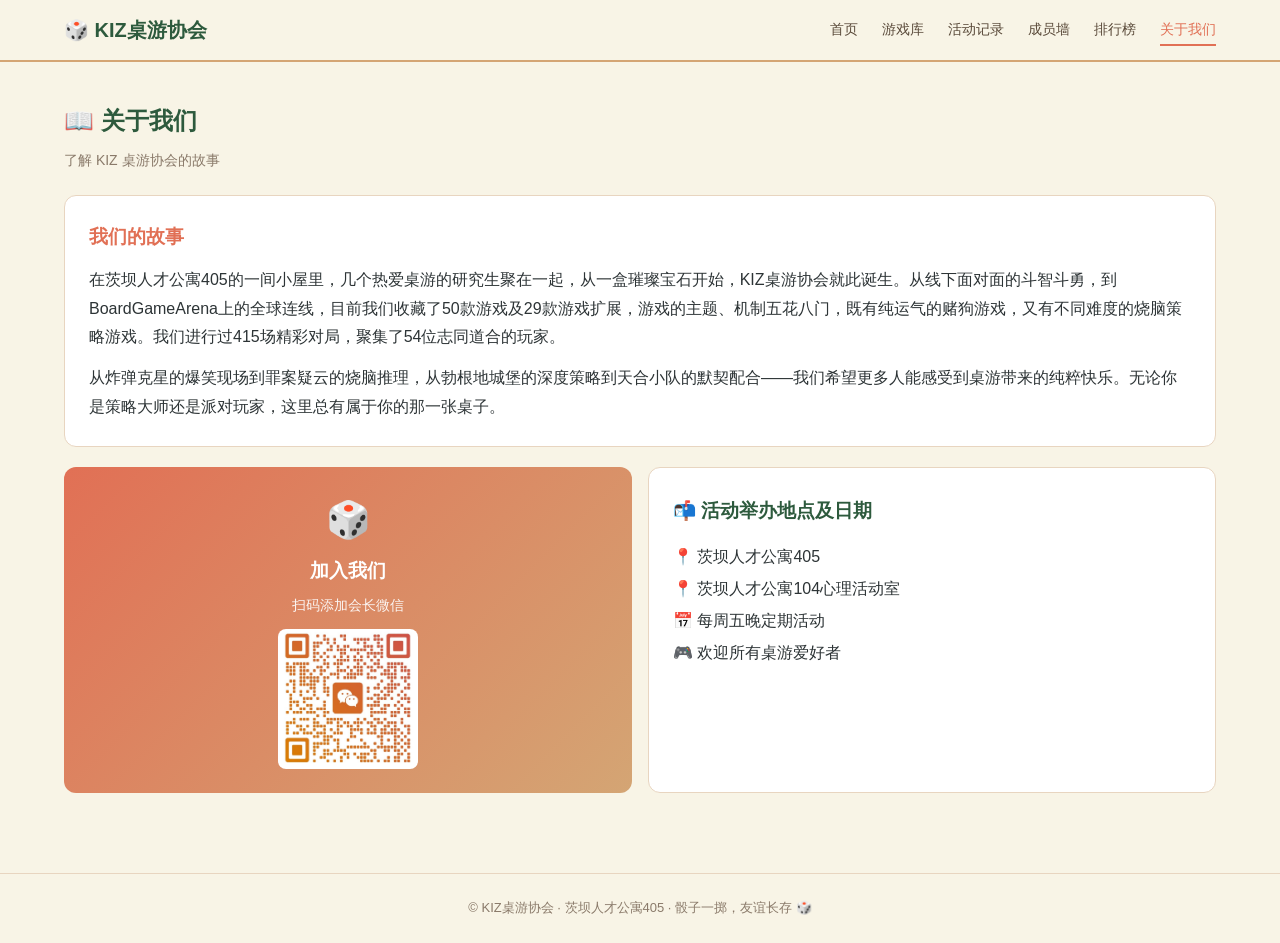
==== about.html @ 04f3affb "data: 54人 415场 79款" ====
<!DOCTYPE html>
<html lang="zh-CN">
<head>
  <meta charset="UTF-8">
  <meta name="viewport" content="width=device-width, initial-scale=1.0">
  <title>关于我们 - KIZ桌游协会</title>
  <link rel="stylesheet" href="css/style.css">
</head>
<body>

<nav class="nav">
  <div class="nav-inner">
    <a href="index.html" class="nav-logo">🎲 KIZ桌游协会</a>
    <button class="nav-toggle" id="navToggle" aria-label="菜单">☰</button>
    <div class="nav-links" id="navLinks">
      <a href="index.html">首页</a>
      <a href="games.html">游戏库</a>
      <a href="plays.html">活动记录</a>
      <a href="members.html">成员墙</a>
      <a href="leaderboard.html">排行榜</a>
      <a href="about.html" class="active">关于我们</a>
    </div>
  </div>
</nav>

<section class="page-section">
  <h1 class="section-title">📖 关于我们</h1>
  <p class="section-subtitle">了解 KIZ 桌游协会的故事</p>

  <div class="story-card">
    <h3>我们的故事</h3>
    <p>在茨坝人才公寓405的一间小屋里，几个热爱桌游的研究生聚在一起，从一盒璀璨宝石开始，KIZ桌游协会就此诞生。从线下面对面的斗智斗勇，到BoardGameArena上的全球连线，目前我们收藏了50款游戏及29款游戏扩展，游戏的主题、机制五花八门，既有纯运气的赌狗游戏，又有不同难度的烧脑策略游戏。我们进行过415场精彩对局，聚集了54位志同道合的玩家。</p>
    <p style="margin-top:12px;">从炸弹克星的爆笑现场到罪案疑云的烧脑推理，从勃根地城堡的深度策略到天合小队的默契配合——我们希望更多人能感受到桌游带来的纯粹快乐。无论你是策略大师还是派对玩家，这里总有属于你的那一张桌子。</p>
  </div>

  <div class="two-col">
    <div class="join-card">
      <div style="font-size:36px;">🎲</div>
      <h3 style="margin:8px 0;">加入我们</h3>
      <p style="font-size:14px;opacity:0.9;">扫码添加会长微信</p>
      <img src="img/会长微信.jpg" alt="会长微信二维码" style="width:140px;height:140px;margin:12px auto 0;border-radius:8px;display:block;">
    </div>
    <div class="contact-card">
      <h3 style="color:#2D5A3D;margin-bottom:12px;">📬 活动举办地点及日期</h3>
      <p>📍 茨坝人才公寓405</p>
      <p>📍 茨坝人才公寓104心理活动室</p>
      <p>📅 每周五晚定期活动</p>
      <p>🎮 欢迎所有桌游爱好者</p>
    </div>
  </div>
</section>

<footer class="footer">
  <p>© KIZ桌游协会 · 茨坝人才公寓405 · 骰子一掷，友谊长存 🎲</p>
</footer>

<script src="js/data.js"></script>
<script src="js/main.js"></script>
<script>
  document.addEventListener('DOMContentLoaded', function() {
    initNavigation();
  });
</script>
</body>
</html>
---- css/style.css ----
/* ===== CSS Variables ===== */
:root {
  --color-primary: #E17055;
  --color-primary-dark: #c06045;
  --color-secondary: #2D5A3D;
  --color-accent: #D4A574;
  --color-bg: #F8F4E6;
  --color-white: #FFFFFF;
  --color-text: #2D3436;
  --color-text-muted: #8a7a6a;
  --color-text-light: #5a4a3a;
  --color-border: #e8d5c0;
  --color-gold: #FFD700;
  --color-silver: #C0C0C0;
  --color-bronze: #CD7F32;
  --font-stack: "PingFang SC", "Microsoft YaHei", "Hiragino Sans GB", sans-serif;
  --shadow-sm: 0 2px 8px rgba(0,0,0,0.04);
  --shadow-md: 0 4px 16px rgba(0,0,0,0.08);
  --radius-sm: 8px;
  --radius-md: 12px;
  --max-width: 1200px;
}

/* ===== Reset ===== */
*, *::before, *::after {
  box-sizing: border-box;
  margin: 0;
  padding: 0;
}

body {
  font-family: var(--font-stack);
  background: var(--color-bg);
  color: var(--color-text);
  line-height: 1.6;
  min-height: 100vh;
}

a { color: inherit; text-decoration: none; }
img { max-width: 100%; display: block; }
button { cursor: pointer; font-family: inherit; }
input, select { font-family: inherit; }

/* ===== Navigation ===== */
.nav {
  background: var(--color-bg);
  border-bottom: 2px solid var(--color-accent);
  position: sticky;
  top: 0;
  z-index: 100;
}

.nav-inner {
  max-width: var(--max-width);
  margin: 0 auto;
  display: flex;
  align-items: center;
  padding: 14px 24px;
}

.nav-logo {
  font-size: 20px;
  font-weight: 700;
  color: var(--color-secondary);
  display: flex;
  align-items: center;
  gap: 8px;
}

.nav-links {
  display: flex;
  gap: 24px;
  margin-left: auto;
}

.nav-links a {
  font-size: 14px;
  color: var(--color-text-light);
  font-weight: 500;
  padding: 4px 0;
  border-bottom: 2px solid transparent;
  transition: color 0.2s, border-color 0.2s;
}

.nav-links a:hover,
.nav-links a.active {
  color: var(--color-primary);
}

.nav-links a.active {
  border-bottom-color: var(--color-primary);
}

/* Hamburger menu for mobile */
.nav-toggle {
  display: none;
  background: none;
  border: none;
  font-size: 24px;
  color: var(--color-secondary);
  margin-left: auto;
}

@media (max-width: 768px) {
  .nav-links {
    display: none;
    position: absolute;
    top: 100%;
    left: 0;
    right: 0;
    flex-direction: column;
    background: var(--color-bg);
    border-bottom: 2px solid var(--color-accent);
    padding: 16px 24px;
    gap: 12px;
    box-shadow: var(--shadow-md);
  }
  .nav-links.open { display: flex; }
  .nav-toggle { display: block; }
}

/* ===== Hero ===== */
.hero {
  background: linear-gradient(135deg, var(--color-primary), var(--color-accent));
  padding: 80px 24px;
  text-align: center;
  position: relative;
  overflow: hidden;
}

.hero::before {
  content: '';
  position: absolute;
  inset: 0;
  background: radial-gradient(circle at 20% 50%, rgba(255,255,255,0.1) 0%, transparent 50%),
              radial-gradient(circle at 80% 50%, rgba(255,255,255,0.08) 0%, transparent 50%);
}

.hero-content {
  position: relative;
  z-index: 1;
  max-width: 700px;
  margin: 0 auto;
}

.hero h1 {
  font-size: 36px;
  color: var(--color-white);
  margin-bottom: 12px;
}

.hero p {
  font-size: 16px;
  color: rgba(255,255,255,0.9);
  margin-bottom: 24px;
}

.hero-buttons {
  display: flex;
  gap: 16px;
  justify-content: center;
  flex-wrap: wrap;
}

.btn-primary {
  background: var(--color-white);
  color: var(--color-primary);
  border: none;
  padding: 12px 32px;
  border-radius: var(--radius-sm);
  font-weight: 600;
  font-size: 16px;
  transition: transform 0.2s, box-shadow 0.2s;
  display: inline-block;
}

.btn-primary:hover {
  transform: translateY(-2px);
  box-shadow: var(--shadow-md);
}

.btn-outline {
  background: transparent;
  color: var(--color-white);
  border: 2px solid var(--color-white);
  padding: 12px 32px;
  border-radius: var(--radius-sm);
  font-weight: 600;
  font-size: 16px;
  transition: background 0.2s;
  display: inline-block;
}

.btn-outline:hover {
  background: rgba(255,255,255,0.15);
}

/* ===== Stats Bar ===== */
.stats-bar {
  display: flex;
  justify-content: center;
  gap: 48px;
  padding: 28px 24px;
  background: var(--color-white);
  border-bottom: 1px solid var(--color-border);
}

.stat-item {
  text-align: center;
}

.stat-number {
  font-size: 28px;
  font-weight: 700;
  color: var(--color-primary);
}

.stat-number.green { color: var(--color-secondary); }
.stat-number.gold { color: var(--color-accent); }

.stat-label {
  font-size: 13px;
  color: var(--color-text-muted);
  margin-top: 2px;
}

/* ===== Game Card ===== */
.game-card {
  background: var(--color-white);
  border-radius: var(--radius-md);
  overflow: hidden;
  border: 1px solid var(--color-border);
  box-shadow: var(--shadow-sm);
  transition: transform 0.2s, box-shadow 0.2s;
  cursor: pointer;
}

.game-card:hover {
  transform: translateY(-4px);
  box-shadow: var(--shadow-md);
}

.game-card-image {
  height: 260px;
  display: flex;
  align-items: center;
  justify-content: center;
  overflow: hidden;
  background: var(--color-bg);
  position: relative;
  padding: 16px;
}

.game-card-image img {
  max-width: 100%;
  max-height: 100%;
  object-fit: contain;
}

.game-card-placeholder {
  font-size: 40px;
  opacity: 0.3;
}

.bgg-rank-badge {
  position: absolute;
  top: 8px;
  left: 8px;
  background: rgba(0,0,0,0.75);
  color: #FFD700;
  font-size: 12px;
  font-weight: 700;
  padding: 3px 8px;
  border-radius: 4px;
}

.game-card-meta {
  display: flex;
  align-items: center;
  gap: 12px;
  margin-top: 4px;
  font-size: 12px;
}

.meta-stars {
  color: #e8a817;
  white-space: nowrap;
}

.complexity {
  color: var(--color-text-muted);
  white-space: nowrap;
}


.game-card-body {
  padding: 16px;
}

.game-card-title {
  font-weight: 600;
  font-size: 16px;
  color: var(--color-text);
}

.game-card-plays {
  font-size: 13px;
  color: var(--color-text-muted);
  margin-top: 4px;
}

.game-card-tags {
  display: flex;
  gap: 4px;
  margin-top: 8px;
  flex-wrap: wrap;
}

.tag {
  padding: 3px 10px;
  border-radius: 4px;
  font-size: 12px;
  font-weight: 500;
}

.tag-primary { background: var(--color-primary); color: var(--color-white); }
.tag-secondary { background: var(--color-secondary); color: var(--color-white); }
.tag-accent { background: var(--color-accent); color: var(--color-white); }

/* ===== Game Grid ===== */
.game-grid {
  display: grid;
  grid-template-columns: repeat(2, 1fr);
  gap: 24px;
}

@media (max-width: 768px) { .game-grid { grid-template-columns: 1fr; } }

/* ===== Timeline ===== */
.timeline {
  border-left: 3px solid var(--color-primary);
  margin-left: 12px;
}

.timeline-item {
  margin-bottom: 16px;
  position: relative;
}

.timeline-dot {
  width: 10px;
  height: 10px;
  background: var(--color-primary);
  border-radius: 50%;
  position: absolute;
  left: -18.5px;
  top: 8px;
}

.timeline-card {
  margin-left: 16px;
  background: var(--color-white);
  padding: 12px 16px;
  border-radius: var(--radius-sm);
  border: 1px solid var(--color-border);
}

.timeline-date {
  font-size: 12px;
  color: var(--color-text-muted);
}

.timeline-game {
  font-weight: 600;
  color: var(--color-text);
}

.timeline-winner {
  color: var(--color-primary);
}

.timeline-players {
  font-size: 13px;
  color: var(--color-text-muted);
}

/* ===== Member Card ===== */
.member-card {
  text-align: center;
  padding: 12px;
  background: var(--color-white);
  border-radius: var(--radius-sm);
  border: 1px solid var(--color-border);
  transition: transform 0.2s;
}

.member-card:hover { transform: translateY(-2px); }

.member-avatar {
  width: 50px;
  height: 50px;
  border-radius: 50%;
  background: var(--color-bg);
  margin: 0 auto 8px;
  display: flex;
  align-items: center;
  justify-content: center;
  font-weight: 700;
  font-size: 18px;
  overflow: hidden;
  position: relative;
}

.avatar-img {
  width: 100%;
  height: 100%;
  object-fit: cover;
  border-radius: 50%;
  display: none;
  position: relative;
  z-index: 1;
}

.avatar-initial {
  position: absolute;
}

.member-name {
  font-weight: 600;
  font-size: 14px;
}

.member-plays {
  font-size: 12px;
  color: var(--color-text-muted);
}

/* ===== Member Podium (Top 3) ===== */
.podium {
  display: grid;
  grid-template-columns: repeat(3, 1fr);
  gap: 16px;
  margin-bottom: 24px;
}

.podium-card {
  padding: 24px 20px;
  border-radius: var(--radius-md);
  text-align: center;
}

.podium-gold {
  background: linear-gradient(135deg, #FFD700, #FFA500);
}

.podium-silver {
  background: linear-gradient(135deg, #C0C0C0, #A0A0A0);
}

.podium-bronze {
  background: linear-gradient(135deg, #CD7F32, #B07030);
}

.podium-medal { font-size: 40px; }
.podium-name { font-weight: 600; color: var(--color-text); margin-top: 4px; }
.podium-plays { font-size: 13px; color: var(--color-text-light); }

@media (max-width: 768px) {
  .podium { grid-template-columns: 1fr; }
}

/* ===== Member Grid ===== */
.member-grid {
  display: grid;
  grid-template-columns: repeat(5, 1fr);
  gap: 12px;
}

@media (max-width: 1024px) { .member-grid { grid-template-columns: repeat(4, 1fr); } }
@media (max-width: 768px) { .member-grid { grid-template-columns: repeat(3, 1fr); } }
@media (max-width: 480px) { .member-grid { grid-template-columns: repeat(2, 1fr); } }

/* ===== Page Section ===== */
.page-section {
  max-width: var(--max-width);
  margin: 0 auto;
  padding: 40px 24px;
}

.section-title {
  font-size: 24px;
  color: var(--color-secondary);
  margin-bottom: 8px;
}

.section-subtitle {
  font-size: 14px;
  color: var(--color-text-muted);
  margin-bottom: 24px;
}

/* ===== Filter Bar ===== */
.filter-bar {
  display: flex;
  gap: 12px;
  margin-bottom: 20px;
  flex-wrap: wrap;
}

.filter-bar input,
.filter-bar select {
  padding: 10px 16px;
  border: 2px solid var(--color-accent);
  border-radius: var(--radius-sm);
  font-size: 14px;
  background: var(--color-white);
  color: var(--color-text);
}

.filter-bar input {
  flex: 1;
  min-width: 180px;
}

.filter-bar input:focus,
.filter-bar select:focus {
  outline: none;
  border-color: var(--color-primary);
}

/* ===== Leaderboard Table ===== */
.leaderboard-grid {
  display: grid;
  grid-template-columns: repeat(3, 1fr);
  gap: 16px;
}

@media (max-width: 768px) {
  .leaderboard-grid { grid-template-columns: 1fr; }
}

.leaderboard-panel {
  background: var(--color-white);
  border-radius: var(--radius-md);
  padding: 16px;
  border: 1px solid var(--color-border);
}

.leaderboard-panel h3 {
  font-size: 16px;
  margin-bottom: 12px;
}

.leaderboard-row {
  display: flex;
  align-items: center;
  gap: 8px;
  padding: 6px 0;
  border-bottom: 1px solid var(--color-border);
}

.leaderboard-row:last-child { border-bottom: none; }

.leaderboard-rank {
  font-weight: 700;
  width: 24px;
  text-align: center;
  color: var(--color-text-muted);
}

.leaderboard-rank.top { color: var(--color-primary); }

.leaderboard-name {
  flex: 1;
  font-size: 14px;
}

.leaderboard-value {
  font-size: 13px;
  color: var(--color-text-muted);
}

/* ===== Stats Row ===== */
.stats-row {
  display: flex;
  justify-content: center;
  gap: 40px;
  padding: 20px 24px;
  background: var(--color-white);
  border-radius: var(--radius-md);
  border: 1px solid var(--color-border);
  margin-top: 20px;
}

@media (max-width: 768px) {
  .stats-row { gap: 20px; flex-wrap: wrap; }
}

.stats-row .stat-number { font-size: 24px; }

/* ===== About Page ===== */
.story-card {
  background: var(--color-white);
  padding: 24px;
  border-radius: var(--radius-md);
  border: 1px solid var(--color-border);
  margin-bottom: 20px;
  line-height: 1.8;
}

.story-card h3 {
  color: var(--color-primary);
  margin-bottom: 12px;
}

.join-card {
  background: linear-gradient(135deg, var(--color-primary), var(--color-accent));
  color: var(--color-white);
  padding: 24px;
  border-radius: var(--radius-md);
  text-align: center;
}

.contact-card {
  background: var(--color-white);
  padding: 24px;
  border-radius: var(--radius-md);
  border: 1px solid var(--color-border);
  line-height: 2;
}

.two-col {
  display: grid;
  grid-template-columns: 1fr 1fr;
  gap: 16px;
}

@media (max-width: 768px) {
  .two-col { grid-template-columns: 1fr; }
}

/* ===== Footer ===== */
.footer {
  text-align: center;
  padding: 24px;
  color: var(--color-text-muted);
  font-size: 13px;
  border-top: 1px solid var(--color-border);
  margin-top: 40px;
}

/* ===== Load More ===== */
.load-more {
  text-align: center;
  margin-top: 20px;
}

.load-more button {
  background: var(--color-white);
  border: 2px solid var(--color-accent);
  color: var(--color-text);
  padding: 10px 32px;
  border-radius: var(--radius-sm);
  font-size: 14px;
  font-weight: 500;
  transition: background 0.2s;
}

.load-more button:hover {
  background: var(--color-accent);
  color: var(--color-white);
}

/* ===== No Results ===== */
.no-results {
  text-align: center;
  padding: 48px 24px;
  color: var(--color-text-muted);
  font-size: 16px;
}

/* ===== Print / Utility ===== */
@media (max-width: 768px) {
  .hero h1 { font-size: 24px; }
  .hero p { font-size: 14px; }
  .stats-bar { gap: 24px; flex-wrap: wrap; }
  .stat-number { font-size: 22px; }
}
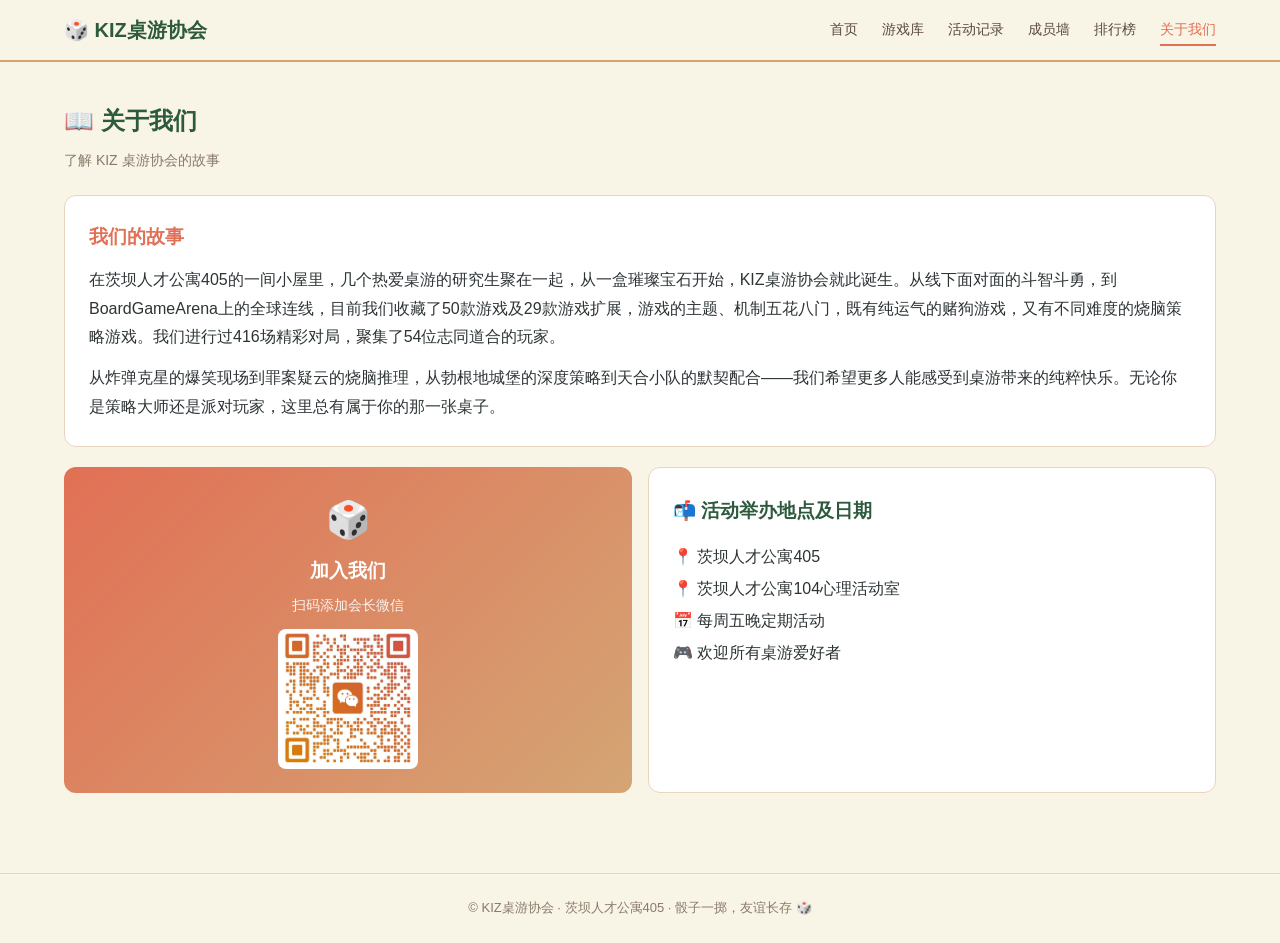
==== commit c1e1f330: "data: 54人 416场 79款" ====
--- a/about.html
+++ b/about.html
@@ -29,7 +29,7 @@
 
   <div class="story-card">
     <h3>我们的故事</h3>
-    <p>在茨坝人才公寓405的一间小屋里，几个热爱桌游的研究生聚在一起，从一盒璀璨宝石开始，KIZ桌游协会就此诞生。从线下面对面的斗智斗勇，到BoardGameArena上的全球连线，目前我们收藏了50款游戏及29款游戏扩展，游戏的主题、机制五花八门，既有纯运气的赌狗游戏，又有不同难度的烧脑策略游戏。我们进行过415场精彩对局，聚集了54位志同道合的玩家。</p>
+    <p>在茨坝人才公寓405的一间小屋里，几个热爱桌游的研究生聚在一起，从一盒璀璨宝石开始，KIZ桌游协会就此诞生。从线下面对面的斗智斗勇，到BoardGameArena上的全球连线，目前我们收藏了50款游戏及29款游戏扩展，游戏的主题、机制五花八门，既有纯运气的赌狗游戏，又有不同难度的烧脑策略游戏。我们进行过416场精彩对局，聚集了54位志同道合的玩家。</p>
     <p style="margin-top:12px;">从炸弹克星的爆笑现场到罪案疑云的烧脑推理，从勃根地城堡的深度策略到天合小队的默契配合——我们希望更多人能感受到桌游带来的纯粹快乐。无论你是策略大师还是派对玩家，这里总有属于你的那一张桌子。</p>
   </div>
 
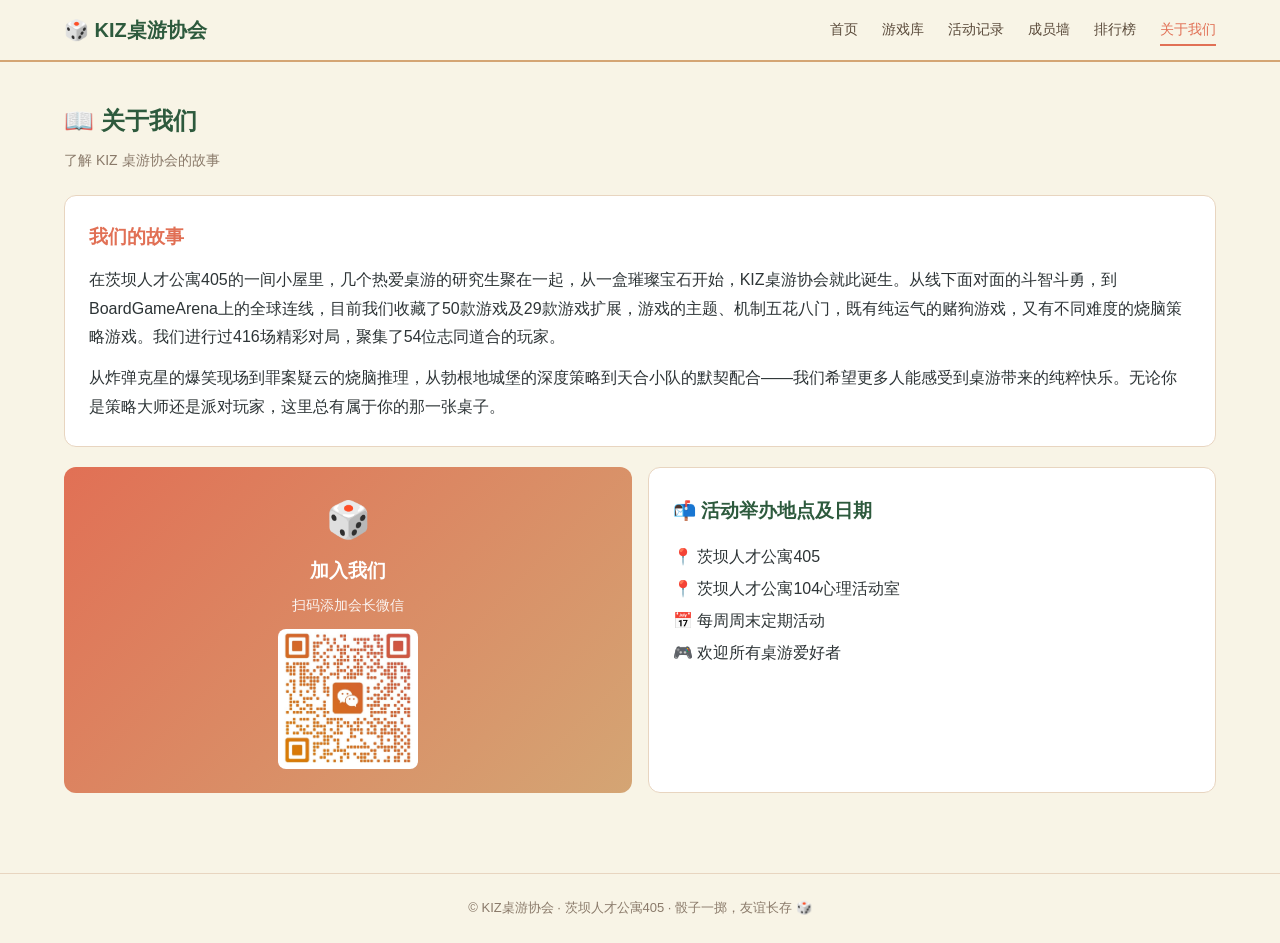
==== commit 0d5d857c: "docs: 定期活动改为每周周末" ====
--- a/about.html
+++ b/about.html
@@ -44,7 +44,7 @@
       <h3 style="color:#2D5A3D;margin-bottom:12px;">📬 活动举办地点及日期</h3>
       <p>📍 茨坝人才公寓405</p>
       <p>📍 茨坝人才公寓104心理活动室</p>
-      <p>📅 每周五晚定期活动</p>
+      <p>📅 每周周末定期活动</p>
       <p>🎮 欢迎所有桌游爱好者</p>
     </div>
   </div>
--- a/css/style.css
+++ b/css/style.css
@@ -330,11 +330,13 @@
 /* ===== Game Grid ===== */
 .game-grid {
   display: grid;
-  grid-template-columns: repeat(2, 1fr);
-  gap: 24px;
-}
-
-@media (max-width: 768px) { .game-grid { grid-template-columns: 1fr; } }
+  grid-template-columns: repeat(4, 1fr);
+  gap: 16px;
+}
+
+@media (max-width: 1024px) { .game-grid { grid-template-columns: repeat(3, 1fr); } }
+@media (max-width: 768px) { .game-grid { grid-template-columns: repeat(2, 1fr); } }
+@media (max-width: 480px) { .game-grid { grid-template-columns: 1fr; } }
 
 /* ===== Timeline ===== */
 .timeline {
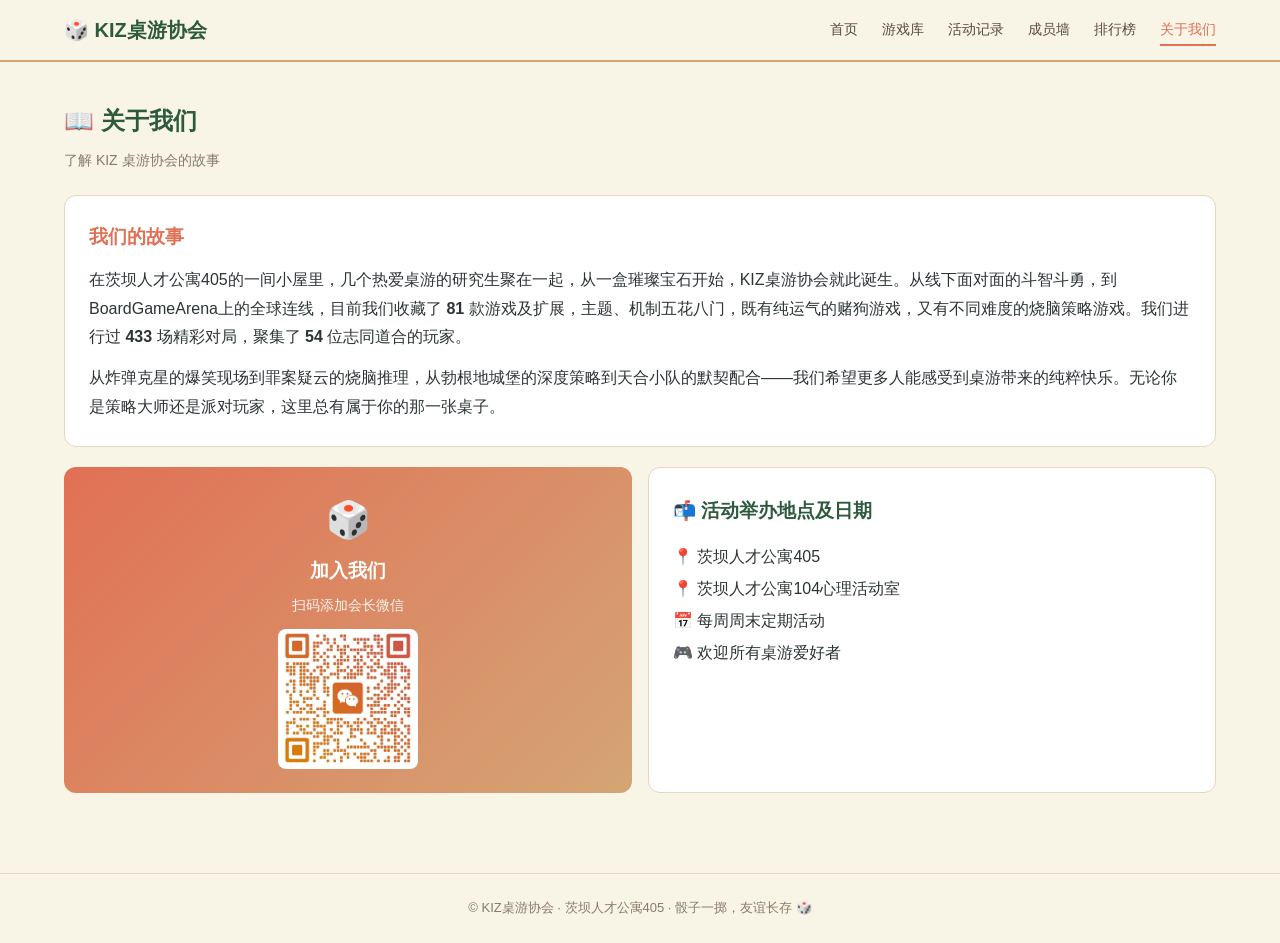
==== commit 6da0c206: "fix: 关于我们页数据改为从 data.js 动态读取，不再硬编码 - 416场→动态读 plays.length，50款游戏→动态读 games.length，54位玩家→动态读 players." ====
--- a/about.html
+++ b/about.html
@@ -29,7 +29,7 @@
 
   <div class="story-card">
     <h3>我们的故事</h3>
-    <p>在茨坝人才公寓405的一间小屋里，几个热爱桌游的研究生聚在一起，从一盒璀璨宝石开始，KIZ桌游协会就此诞生。从线下面对面的斗智斗勇，到BoardGameArena上的全球连线，目前我们收藏了50款游戏及29款游戏扩展，游戏的主题、机制五花八门，既有纯运气的赌狗游戏，又有不同难度的烧脑策略游戏。我们进行过416场精彩对局，聚集了54位志同道合的玩家。</p>
+    <p>在茨坝人才公寓405的一间小屋里，几个热爱桌游的研究生聚在一起，从一盒璀璨宝石开始，KIZ桌游协会就此诞生。从线下面对面的斗智斗勇，到BoardGameArena上的全球连线，目前我们收藏了 <strong id="aboutGameCount">--</strong> 款游戏及扩展，主题、机制五花八门，既有纯运气的赌狗游戏，又有不同难度的烧脑策略游戏。我们进行过 <strong id="aboutPlayCount">--</strong> 场精彩对局，聚集了 <strong id="aboutPlayerCount">--</strong> 位志同道合的玩家。</p>
     <p style="margin-top:12px;">从炸弹克星的爆笑现场到罪案疑云的烧脑推理，从勃根地城堡的深度策略到天合小队的默契配合——我们希望更多人能感受到桌游带来的纯粹快乐。无论你是策略大师还是派对玩家，这里总有属于你的那一张桌子。</p>
   </div>
 
@@ -59,6 +59,13 @@
 <script>
   document.addEventListener('DOMContentLoaded', function() {
     initNavigation();
+    // 动态填充统计数据（与 data.js 保持同步，无需手动改）
+    var d = window.KIZ_DATA;
+    if (d) {
+      document.getElementById('aboutPlayCount').textContent = d.plays.length;
+      document.getElementById('aboutGameCount').textContent = d.games.length;
+      document.getElementById('aboutPlayerCount').textContent = d.players.length;
+    }
   });
 </script>
 </body>
--- a/css/style.css
+++ b/css/style.css
@@ -274,6 +274,19 @@
   border-radius: 4px;
 }
 
+.version-badge {
+  position: absolute;
+  top: 8px;
+  right: 8px;
+  background: rgba(0,0,0,0.72);
+  color: #fff;
+  font-size: 11px;
+  font-weight: 600;
+  padding: 3px 8px;
+  border-radius: 4px;
+  letter-spacing: 0.2px;
+}
+
 .game-card-meta {
   display: flex;
   align-items: center;
@@ -398,6 +411,12 @@
 
 .member-card:hover { transform: translateY(-2px); }
 
+.member-card-link {
+  display: block;
+  text-decoration: none;
+  color: inherit;
+}
+
 .member-avatar {
   width: 50px;
   height: 50px;
@@ -437,6 +456,25 @@
   color: var(--color-text-muted);
 }
 
+.member-best {
+  font-size: 12px;
+  color: var(--color-primary);
+  margin-top: 6px;
+  line-height: 1.4;
+}
+
+.winrate-line {
+  font-size: 12px;
+  color: var(--color-primary);
+  margin-top: 6px;
+}
+
+.record-line {
+  font-size: 12px;
+  color: var(--color-accent);
+  margin-top: 4px;
+}
+
 /* ===== Member Podium (Top 3) ===== */
 .podium {
   display: grid;
@@ -467,6 +505,12 @@
 .podium-name { font-weight: 600; color: var(--color-text); margin-top: 4px; }
 .podium-plays { font-size: 13px; color: var(--color-text-light); }
 
+.podium-card-link {
+  display: block;
+  text-decoration: none;
+  color: inherit;
+}
+
 @media (max-width: 768px) {
   .podium { grid-template-columns: 1fr; }
 }
@@ -482,6 +526,182 @@
 @media (max-width: 768px) { .member-grid { grid-template-columns: repeat(3, 1fr); } }
 @media (max-width: 480px) { .member-grid { grid-template-columns: repeat(2, 1fr); } }
 
+/* ===== Member Profile Page ===== */
+.profile-header {
+  display: flex;
+  align-items: center;
+  gap: 24px;
+  margin-bottom: 32px;
+  padding: 24px;
+  background: var(--color-white);
+  border-radius: var(--radius-md);
+  border: 1px solid var(--color-border);
+}
+
+.profile-avatar-wrap {
+  flex-shrink: 0;
+}
+
+.profile-info h1 {
+  margin: 0;
+}
+
+.profile-name {
+  font-size: 28px;
+  margin: 0 0 4px;
+  color: var(--color-text);
+}
+
+.profile-bgg {
+  font-size: 14px;
+  margin-bottom: 8px;
+}
+
+.profile-bgg a {
+  color: var(--color-primary);
+  text-decoration: none;
+}
+
+.profile-bgg a:hover {
+  text-decoration: underline;
+}
+
+.profile-back {
+  display: inline-block;
+  font-size: 14px;
+  color: var(--color-text-muted);
+  text-decoration: none;
+  margin-top: 4px;
+}
+
+.profile-back:hover {
+  color: var(--color-primary);
+}
+
+.profile-stats {
+  display: flex;
+  gap: 16px;
+  margin-bottom: 28px;
+  flex-wrap: wrap;
+}
+
+.profile-stat-card {
+  flex: 1;
+  min-width: 100px;
+  padding: 20px;
+  background: var(--color-white);
+  border-radius: var(--radius-sm);
+  border: 1px solid var(--color-border);
+  text-align: center;
+}
+
+.stat-value {
+  font-size: 28px;
+  font-weight: 700;
+  color: var(--color-primary);
+}
+
+.stat-label {
+  font-size: 13px;
+  color: var(--color-text-muted);
+  margin-top: 4px;
+}
+
+.profile-section-title {
+  font-size: 18px;
+  font-weight: 600;
+  color: var(--color-text);
+  margin: 24px 0 12px;
+  padding-bottom: 8px;
+  border-bottom: 2px solid var(--color-accent);
+}
+
+.profile-game-list {
+  display: flex;
+  flex-direction: column;
+  gap: 6px;
+  margin-bottom: 8px;
+}
+
+.profile-game-item {
+  display: flex;
+  align-items: center;
+  gap: 12px;
+  padding: 10px 14px;
+  background: var(--color-white);
+  border-radius: var(--radius-sm);
+  border: 1px solid var(--color-border);
+}
+
+.profile-game-name {
+  flex: 1;
+  font-weight: 500;
+  color: var(--color-text);
+}
+
+.profile-game-stat {
+  font-weight: 600;
+  color: var(--color-primary);
+  white-space: nowrap;
+}
+
+.profile-game-detail {
+  font-size: 13px;
+  color: var(--color-text-muted);
+  white-space: nowrap;
+}
+
+.profile-recent {
+  display: flex;
+  flex-direction: column;
+  gap: 4px;
+  margin-bottom: 24px;
+}
+
+.profile-recent-item {
+  display: flex;
+  align-items: center;
+  gap: 12px;
+  padding: 8px 14px;
+  background: var(--color-white);
+  border-radius: var(--radius-sm);
+  border: 1px solid var(--color-border);
+  font-size: 14px;
+}
+
+.profile-recent-date {
+  color: var(--color-text-muted);
+  min-width: 85px;
+}
+
+.profile-recent-game {
+  flex: 1;
+  font-weight: 500;
+  color: var(--color-text);
+}
+
+.profile-recent-loc {
+  color: var(--color-text-muted);
+  font-size: 13px;
+  min-width: 80px;
+  text-align: right;
+}
+
+.profile-recent-score {
+  color: var(--color-text-secondary);
+  font-size: 13px;
+  min-width: 50px;
+  text-align: right;
+}
+
+.member-profile-loading,
+.member-profile-error {
+  text-align: center;
+  padding: 60px 20px;
+  font-size: 16px;
+  color: var(--color-text-muted);
+}
+
 /* ===== Page Section ===== */
 .page-section {
   max-width: var(--max-width);
@@ -528,6 +748,98 @@
 .filter-bar select:focus {
   outline: none;
   border-color: var(--color-primary);
+}
+
+.filter-bar input[type="date"] {
+  flex: 0 1 auto;
+  min-width: 150px;
+}
+
+.filter-date {
+  display: flex;
+  align-items: center;
+  gap: 8px;
+  flex-wrap: wrap;
+}
+
+.filter-date-label,
+.filter-date-sep {
+  font-size: 14px;
+  color: var(--color-text);
+  white-space: nowrap;
+}
+
+.filter-clear-btn {
+  padding: 8px 14px;
+  border: 2px solid var(--color-accent);
+  border-radius: var(--radius-sm);
+  background: var(--color-white);
+  color: var(--color-text);
+  font-size: 14px;
+  cursor: pointer;
+  transition: border-color .15s, color .15s;
+}
+
+.filter-clear-btn:hover {
+  border-color: var(--color-primary);
+  color: var(--color-primary);
+}
+
+.filter-search-wrap {
+  display: flex;
+  align-items: center;
+  gap: 6px;
+}
+
+.filter-search {
+  flex: 0 1 240px;
+  min-width: 160px;
+}
+
+.filter-search-wrap .filter-clear-btn {
+  padding: 8px 10px;
+  line-height: 1;
+}
+
+.filter-month {
+  display: flex;
+  align-items: center;
+  gap: 6px;
+}
+
+.filter-month-label {
+  font-size: 14px;
+  color: var(--color-text);
+  white-space: nowrap;
+}
+
+.filter-month select {
+  flex: 0 1 140px;
+  min-width: 120px;
+  padding: 10px 12px;
+  border: 2px solid var(--color-accent);
+  border-radius: var(--radius-sm);
+  font-size: 14px;
+  background: var(--color-white);
+  color: var(--color-text);
+}
+
+.filter-month-btn {
+  padding: 6px 10px;
+  border: 2px solid var(--color-accent);
+  border-radius: var(--radius-sm);
+  background: var(--color-white);
+  color: var(--color-text);
+  font-size: 16px;
+  line-height: 1;
+  cursor: pointer;
+  transition: border-color .15s, color .15s;
+  user-select: none;
+}
+
+.filter-month-btn:hover {
+  border-color: var(--color-primary);
+  color: var(--color-primary);
 }
 
 /* ===== Leaderboard Table ===== */
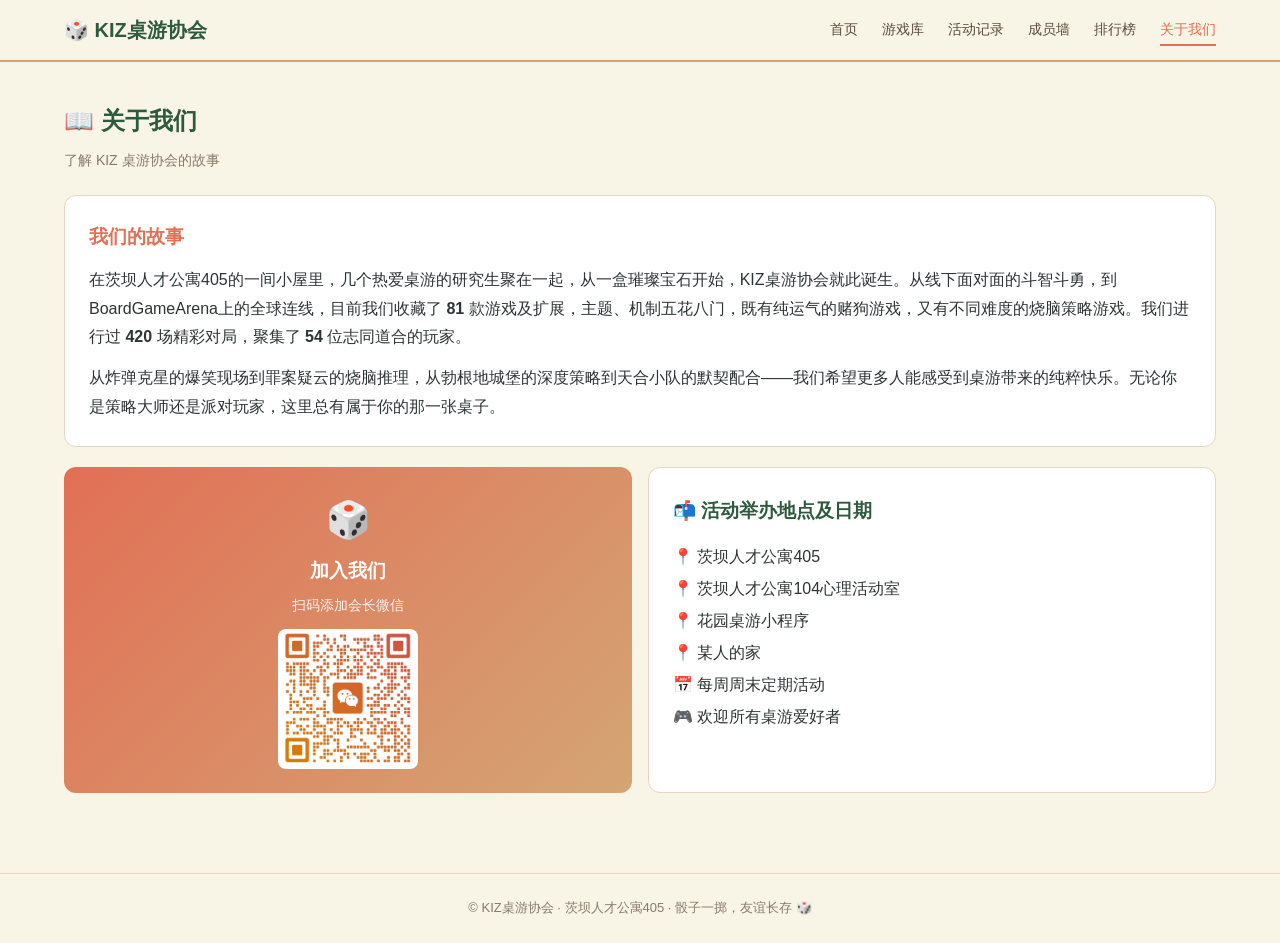
==== commit a878edcf: "docs: 关于我们页联系地址新增花园桌游小程序和某人的家" ====
--- a/about.html
+++ b/about.html
@@ -44,6 +44,8 @@
       <h3 style="color:#2D5A3D;margin-bottom:12px;">📬 活动举办地点及日期</h3>
       <p>📍 茨坝人才公寓405</p>
       <p>📍 茨坝人才公寓104心理活动室</p>
+      <p>📍 花园桌游小程序</p>
+      <p>📍 某人的家</p>
       <p>📅 每周周末定期活动</p>
       <p>🎮 欢迎所有桌游爱好者</p>
     </div>
--- a/css/style.css
+++ b/css/style.css
@@ -394,9 +394,25 @@
   color: var(--color-primary);
 }
 
+.timeline-expansion {
+  font-size: 12px;
+  color: var(--color-text-light);
+  margin-top: 4px;
+  line-height: 1.4;
+}
+
 .timeline-players {
   font-size: 13px;
   color: var(--color-text-muted);
+}
+
+.timeline-comment {
+  font-size: 12px;
+  color: var(--color-text-light);
+  margin-top: 6px;
+  padding-top: 6px;
+  border-top: 1px solid var(--color-border);
+  line-height: 1.4;
 }
 
 /* ===== Member Card ===== */
@@ -567,11 +583,24 @@
 }
 
 .profile-back {
-  display: inline-block;
-  font-size: 14px;
+  display: inline-flex;
+  align-items: center;
+  gap: 4px;
+  font-size: 13px;
   color: var(--color-text-muted);
   text-decoration: none;
-  margin-top: 4px;
+  margin-top: 8px;
+  padding: 6px 14px;
+  border: 1px solid var(--color-border);
+  border-radius: var(--radius-sm);
+  background: var(--color-bg);
+  transition: all .15s;
+}
+
+.profile-back:hover {
+  color: var(--color-primary);
+  border-color: var(--color-primary);
+  background: var(--color-white);
 }
 
 .profile-back:hover {
@@ -688,7 +717,7 @@
 }
 
 .profile-recent-score {
-  color: var(--color-text-secondary);
+  color: var(--color-text-light);
   font-size: 13px;
   min-width: 50px;
   text-align: right;
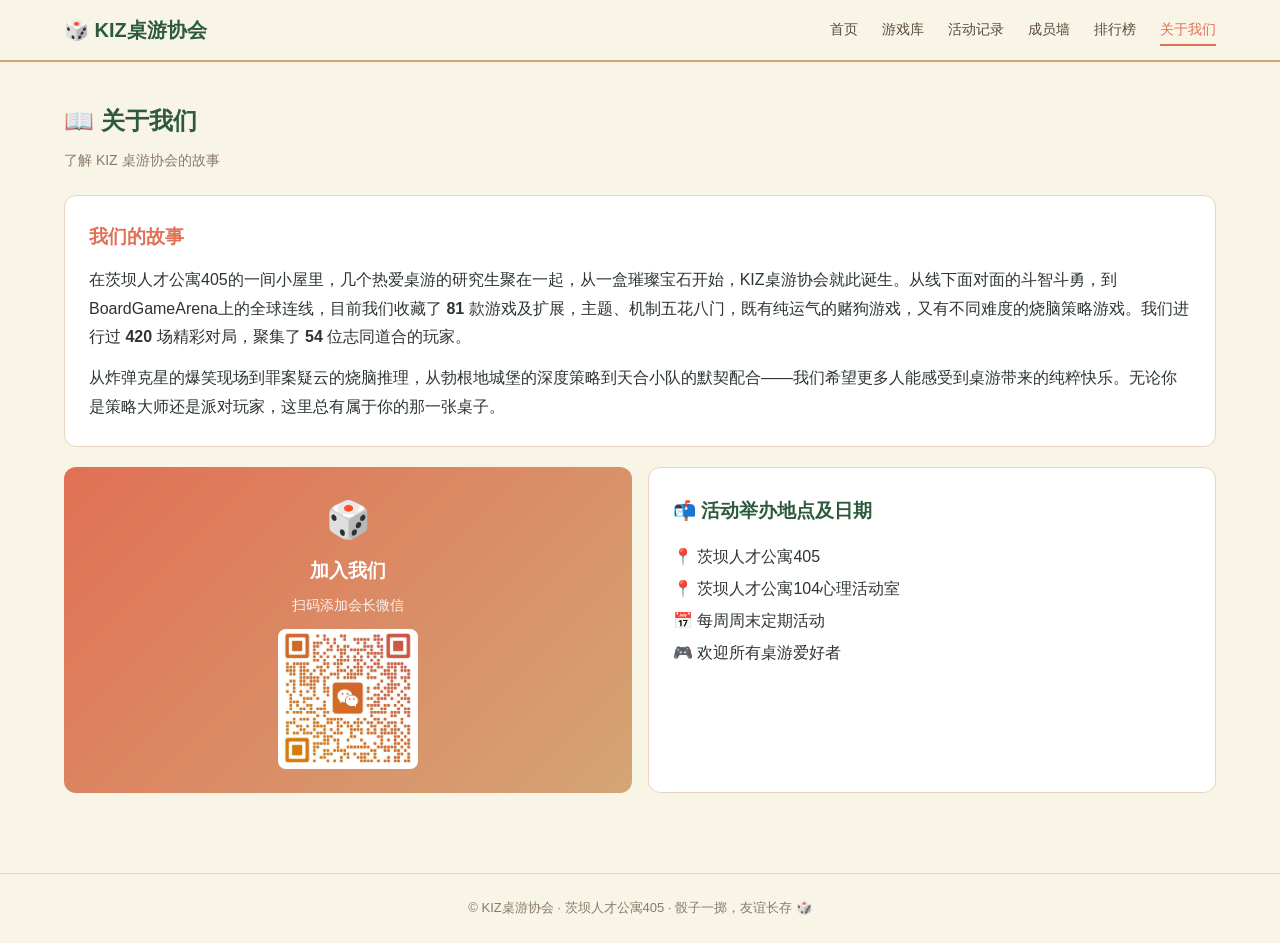
==== commit 9e705398: "fix: 回退about地址 + 改用BGA账号替代BGG - about.html: 联系地址只保留405和104，去掉花园桌游小程序和某人的家 - generate_data.py: filter" ====
--- a/about.html
+++ b/about.html
@@ -44,8 +44,6 @@
       <h3 style="color:#2D5A3D;margin-bottom:12px;">📬 活动举办地点及日期</h3>
       <p>📍 茨坝人才公寓405</p>
       <p>📍 茨坝人才公寓104心理活动室</p>
-      <p>📍 花园桌游小程序</p>
-      <p>📍 某人的家</p>
       <p>📅 每周周末定期活动</p>
       <p>🎮 欢迎所有桌游爱好者</p>
     </div>
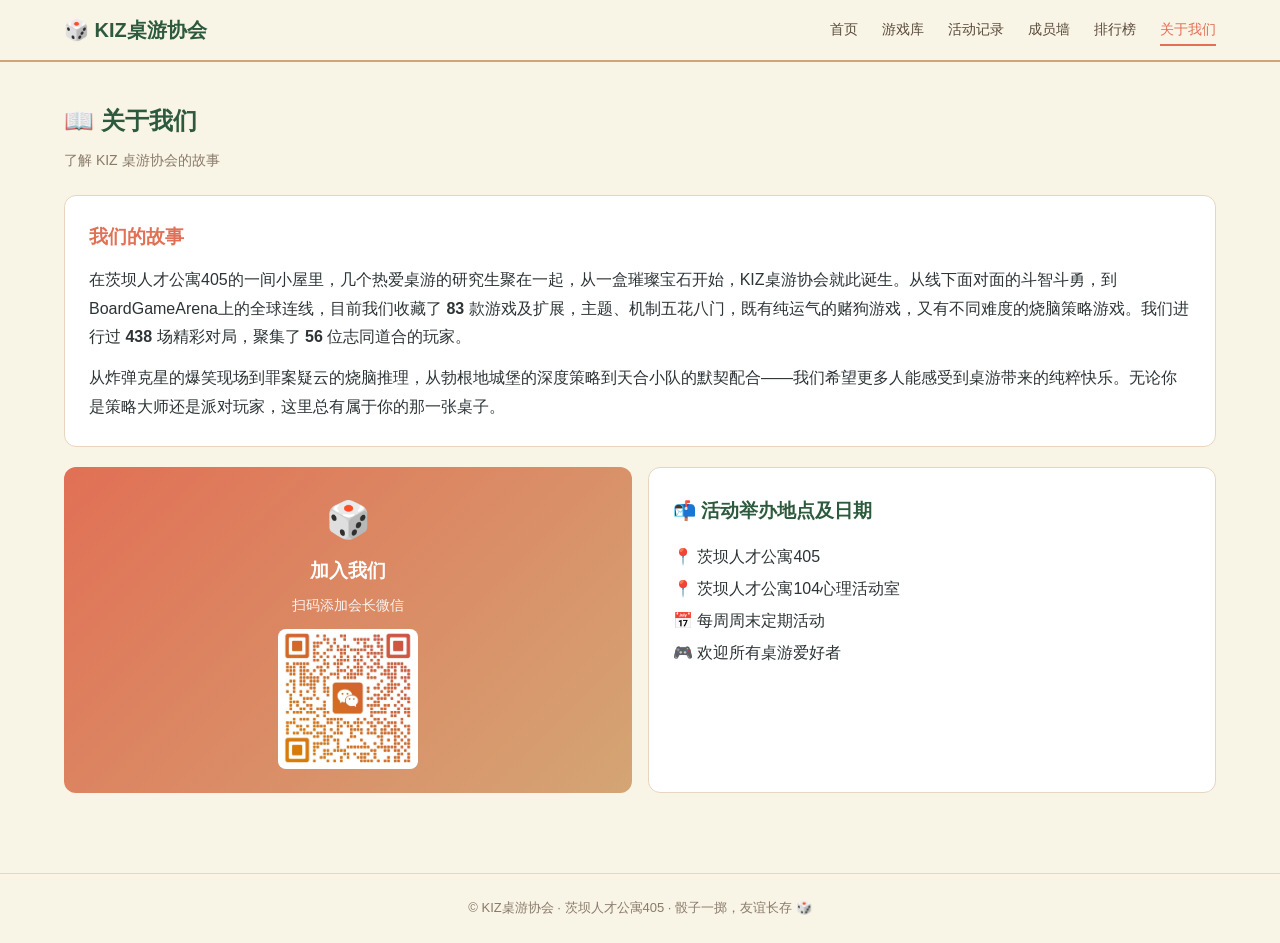
==== commit 822bae53: "feat: 全站接入 favicon（ico+svg 双格式） 为 8 个页面添加 favicon 引用，图标为 KIZ 主题蓝底白骰子造型。 同时提供 48px ICO（兼容旧浏览器）与矢量 SVG" ====
--- a/about.html
+++ b/about.html
@@ -5,6 +5,9 @@
   <meta name="viewport" content="width=device-width, initial-scale=1.0">
   <title>关于我们 - KIZ桌游协会</title>
   <link rel="stylesheet" href="css/style.css">
+  <link rel="icon" href="favicon.ico" sizes="48x48">
+  <link rel="icon" href="favicon.svg" type="image/svg+xml">
+  <link rel="apple-touch-icon" href="favicon.ico">
 </head>
 <body>
 
--- a/css/style.css
+++ b/css/style.css
@@ -394,7 +394,26 @@
   color: var(--color-primary);
 }
 
+.timeline-online {
+  font-size: 11px;
+  font-weight: 600;
+  color: #fff;
+  background: linear-gradient(135deg, #2D5A3D, #4a8a5a);
+  border-radius: 10px;
+  padding: 1px 7px;
+  margin-left: 4px;
+  vertical-align: middle;
+  white-space: nowrap;
+}
+
 .timeline-expansion {
+  font-size: 12px;
+  color: var(--color-text-light);
+  margin-top: 4px;
+  line-height: 1.4;
+}
+
+.timeline-board {
   font-size: 12px;
   color: var(--color-text-light);
   margin-top: 4px;
@@ -558,6 +577,29 @@
   flex-shrink: 0;
 }
 
+/* 游戏详情页封面 */
+.game-profile-cover {
+  width: 140px;
+  height: 140px;
+  object-fit: cover;
+  border-radius: var(--radius-md);
+  border: 1px solid var(--color-border);
+}
+
+.game-profile-cover-empty {
+  display: flex;
+  align-items: center;
+  justify-content: center;
+  font-size: 56px;
+  background: var(--color-bg);
+}
+
+/* 统计卡片中的长文本（记录保持者/胜率王等） */
+.stat-value-sm {
+  font-size: 15px;
+  line-height: 1.4;
+}
+
 .profile-info h1 {
   margin: 0;
 }
@@ -874,7 +916,7 @@
 /* ===== Leaderboard Table ===== */
 .leaderboard-grid {
   display: grid;
-  grid-template-columns: repeat(3, 1fr);
+  grid-template-columns: repeat(2, 1fr);
   gap: 16px;
 }
 
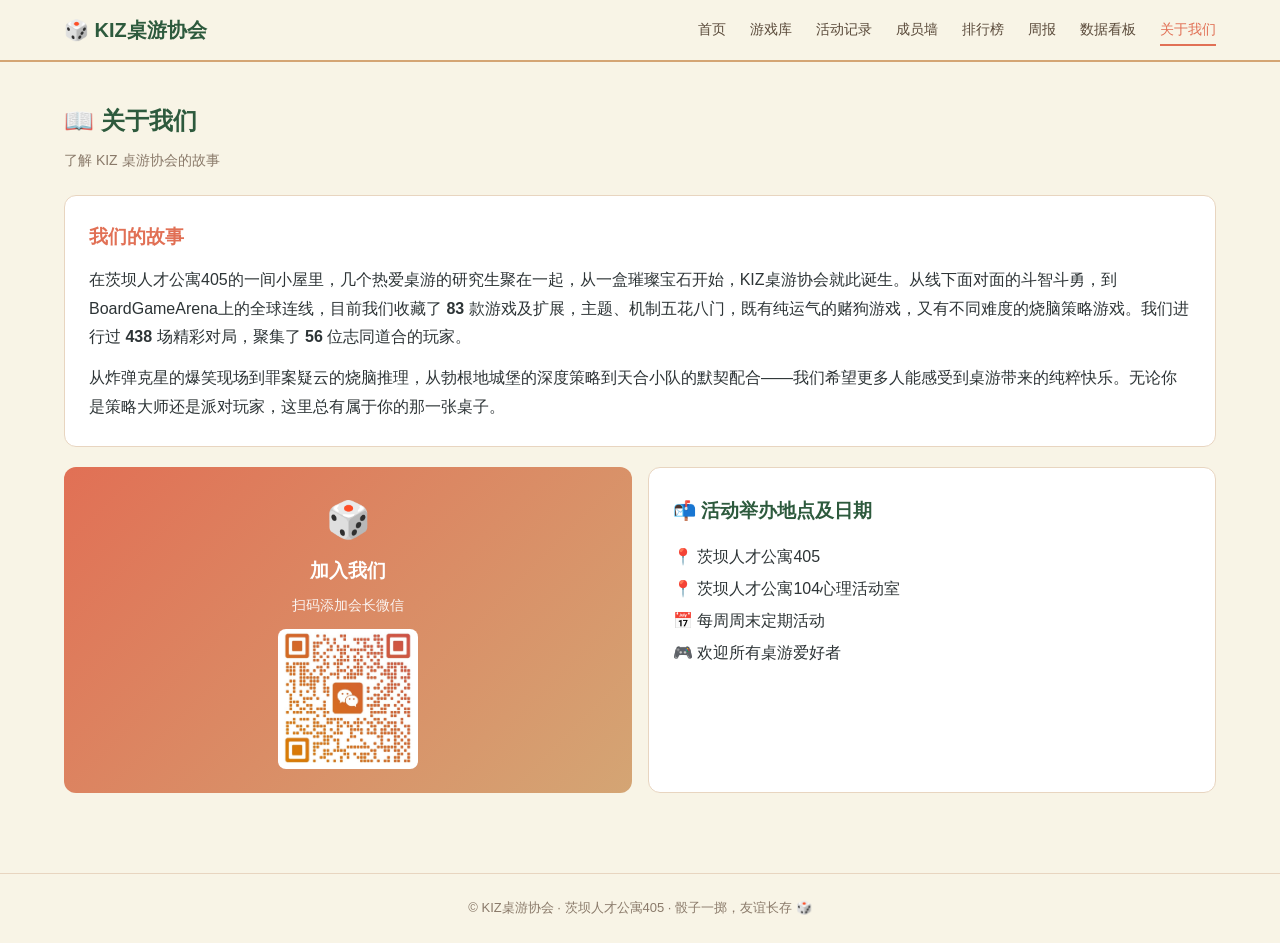
==== commit e8e7e160: "feat: 新增「周报」与「数据看板」两个页面 - 周报(report.html + js/report.js)：自动按数据生成每周（周一–周日）   对局简报，默认展示最近一个完整周，支持上一周/下" ====
--- a/about.html
+++ b/about.html
@@ -21,6 +21,8 @@
       <a href="plays.html">活动记录</a>
       <a href="members.html">成员墙</a>
       <a href="leaderboard.html">排行榜</a>
+      <a href="report.html">周报</a>
+      <a href="dashboard.html">数据看板</a>
       <a href="about.html" class="active">关于我们</a>
     </div>
   </div>
--- a/css/style.css
+++ b/css/style.css
@@ -1071,3 +1071,89 @@
   .stats-bar { gap: 24px; flex-wrap: wrap; }
   .stat-number { font-size: 22px; }
 }
+
+/* ===== Weekly Report ===== */
+.report-nav {
+  display: flex;
+  align-items: center;
+  gap: 16px;
+  justify-content: center;
+  margin: 16px 0;
+  flex-wrap: wrap;
+}
+
+.report-nav-btn {
+  padding: 8px 18px;
+  border: 2px solid var(--color-accent);
+  background: var(--color-white);
+  color: var(--color-text);
+  border-radius: var(--radius-sm);
+  font-size: 14px;
+  cursor: pointer;
+  transition: all .15s;
+}
+
+.report-nav-btn:hover:not(:disabled) {
+  border-color: var(--color-primary);
+  color: var(--color-primary);
+}
+
+.report-nav-btn:disabled {
+  opacity: .4;
+  cursor: not-allowed;
+}
+
+.report-week-label {
+  font-weight: 700;
+  font-size: 16px;
+  color: var(--color-secondary);
+}
+
+.report-highlight {
+  background: var(--color-white);
+  border: 1px solid var(--color-border);
+  border-left: 4px solid var(--color-primary);
+  border-radius: var(--radius-sm);
+  padding: 14px 18px;
+  font-size: 14px;
+  margin-bottom: 20px;
+  line-height: 1.7;
+}
+
+/* ===== Dashboard ===== */
+.dash-grid {
+  display: grid;
+  grid-template-columns: repeat(2, 1fr);
+  gap: 16px;
+  margin-top: 16px;
+}
+
+@media (max-width: 768px) {
+  .dash-grid { grid-template-columns: 1fr; }
+}
+
+.dash-card {
+  background: var(--color-white);
+  border: 1px solid var(--color-border);
+  border-radius: var(--radius-md);
+  padding: 16px 18px;
+  margin-top: 16px;
+}
+
+.dash-card h3 {
+  font-size: 16px;
+  margin-bottom: 12px;
+  color: var(--color-secondary);
+}
+
+.chart-svg {
+  width: 100%;
+  height: auto;
+  display: block;
+}
+
+.chart-note {
+  font-size: 12px;
+  color: var(--color-text-muted);
+  margin-top: 6px;
+}
